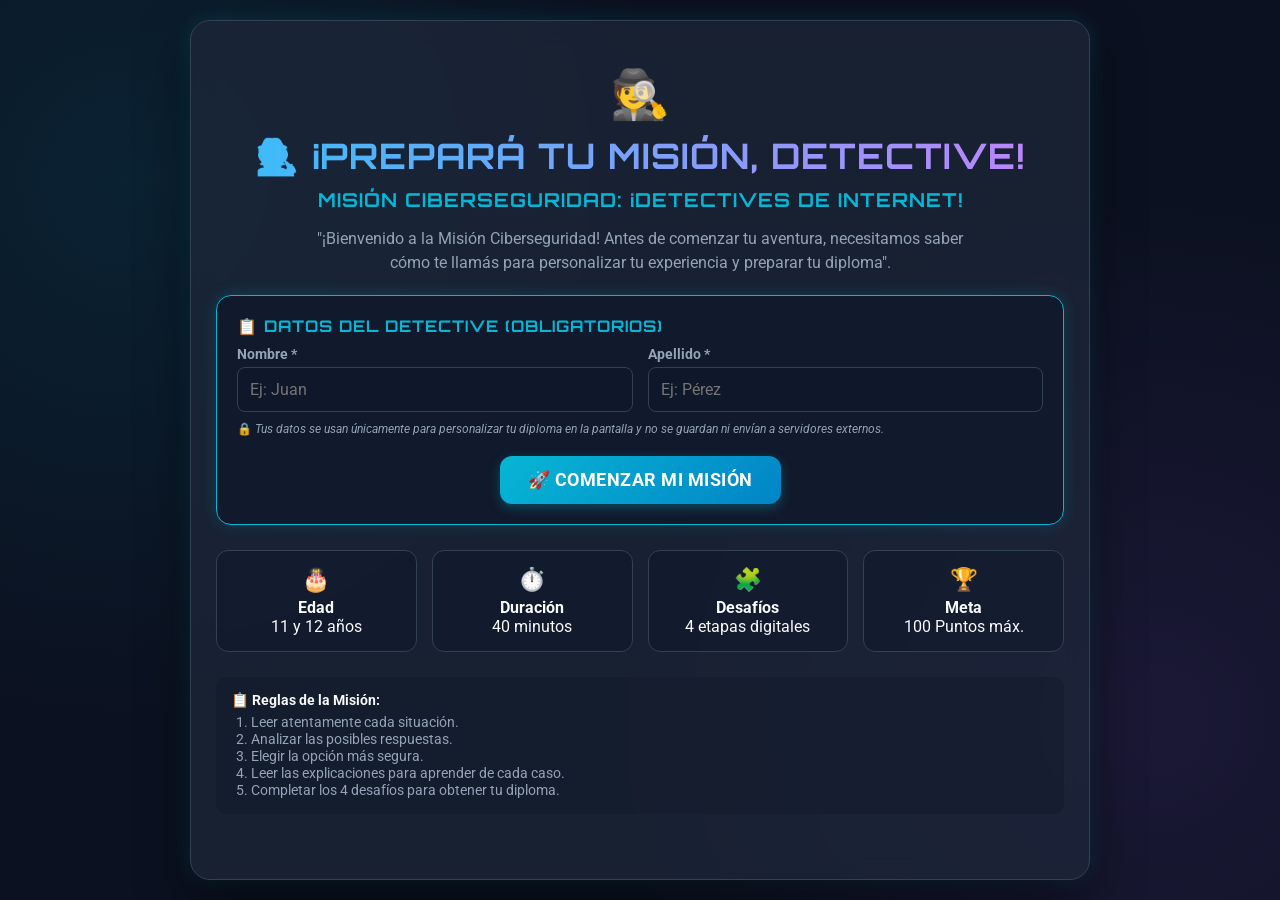
==== index.html @ aeb3efec "Add files via upload" ====
<!DOCTYPE html>
<html lang="es">
<head>
    <meta charset="UTF-8">
    <meta name="viewport" content="width=device-width, initial-scale=1.0">
    <title>MISIÓN CIBERSEGURIDAD: ¡Detectives de Internet!</title>
    <link href="https://fonts.googleapis.com/css2?family=Orbitron:wght@600;800;900&family=Roboto:wght@400;500;700&display=swap" rel="stylesheet">
        <link rel="stylesheet" href="style.css">

</head>
<body>

<div class="container">
    <!-- TOP HUD (HEADER) -->
    <header id="hud" class="hud-header hidden">
        <div>
            <div id="hud-agent" class="hud-card brand-font text-cyan">🕵️ AGENTE: <span id="agent-name">---</span></div>
        </div>
        <div style="display: flex; gap: 10px;">
            <div class="hud-card">🎯 PUNTOS: <span id="hud-score" class="brand-font text-green">0</span> / 100</div>
            <div class="hud-card">⏳ TIEMPO: <span id="hud-timer">40:00</span></div>
        </div>
        <div style="width: 100%;">
            <div class="progress-bar-container">
                <div id="hud-progress" class="progress-bar"></div>
            </div>
        </div>
    </header>

    <!-- SCREEN 0: WELCOME -->
    <section id="screen-welcome" class="welcome-hero">
        <div style="font-size: 3rem; margin-bottom: 10px;">🕵️</div>
        <h1>🕵️ ¡PREPARÁ TU MISIÓN, DETECTIVE!</h1>
        <h2 class="text-cyan" style="font-size: 1.2rem; margin-bottom: 15px;">MISIÓN CIBERSEGURIDAD: ¡DETECTIVES DE INTERNET!</h2>
        <p style="color: var(--text-muted); max-width: 650px; margin: 0 auto; line-height: 1.5;">
            "¡Bienvenido a la Misión Ciberseguridad! Antes de comenzar tu aventura, necesitamos saber cómo te llamás para personalizar tu experiencia y preparar tu diploma".
        </p>

        <!-- STUDENT IDENTIFICATION FORM -->
        <form id="student-id-form" onsubmit="handleStartMission(event)" class="id-form-box">
            <h3 class="text-cyan" style="font-size: 1rem; margin-bottom: 10px;">📋 DATOS DEL DETECTIVE (OBLIGATORIOS)</h3>
            <div class="form-row">
                <div class="form-group">
                    <label for="student-name">Nombre *</label>
                    <input type="text" id="student-name" placeholder="Ej: Juan" autocomplete="off">
                </div>
                <div class="form-group">
                    <label for="student-lastname">Apellido *</label>
                    <input type="text" id="student-lastname" placeholder="Ej: Pérez" autocomplete="off">
                </div>
            </div>
            <div id="id-error-msg" class="input-error-msg">⚠️ Por favor, ingresá un nombre y apellido válidos antes de continuar.</div>
            <p style="font-size: 0.75rem; color: var(--text-muted); margin-top: 10px;">
                🔒 <em>Tus datos se usan únicamente para personalizar tu diploma en la pantalla y no se guardan ni envían a servidores externos.</em>
            </p>

            <div style="text-align: center; margin-top: 20px;">
                <button type="submit" class="btn" style="font-size: 1.1rem; padding: 14px 28px;">🚀 COMENZAR MI MISIÓN</button>
            </div>
        </form>

        <div class="info-grid">
            <div class="info-card">
                <span>🎂</span>
                <strong>Edad</strong>
                <p>11 y 12 años</p>
            </div>
            <div class="info-card">
                <span>⏱️</span>
                <strong>Duración</strong>
                <p>40 minutos</p>
            </div>
            <div class="info-card">
                <span>🧩</span>
                <strong>Desafíos</strong>
                <p>4 etapas digitales</p>
            </div>
            <div class="info-card">
                <span>🏆</span>
                <strong>Meta</strong>
                <p>100 Puntos máx.</p>
            </div>
        </div>

        <div style="background: rgba(15, 23, 42, 0.4); padding: 15px; border-radius: 10px; margin-bottom: 20px; text-align: left; font-size: 0.9rem;">
            <strong>📋 Reglas de la Misión:</strong>
            <ol style="margin-left: 20px; margin-top: 5px; color: var(--text-muted);">
                <li>Leer atentamente cada situación.</li>
                <li>Analizar las posibles respuestas.</li>
                <li>Elegir la opción más segura.</li>
                <li>Leer las explicaciones para aprender de cada caso.</li>
                <li>Completar los 4 desafíos para obtener tu diploma.</li>
            </ol>
        </div>
    </section>

    <!-- SCREEN 1: CHALLENGE 1 (CONTRASEÑA SECRETA) -->
    <section id="screen-ch1" class="challenge-box hidden">
        <div id="welcome-banner" style="background: rgba(6, 182, 212, 0.15); border: 1px solid var(--primary-cyan); padding: 12px 15px; border-radius: 10px; margin-bottom: 20px; font-size: 0.95rem;">
            <!-- Custom welcome greeting injected here -->
        </div>

        <span class="badge-title">DESAFÍO 1 DE 4 • 7 MINUTOS</span>
        <h2 class="text-cyan">🔐 La Contraseña Secreta</h2>
        <p style="color: var(--text-muted); margin-bottom: 20px;">
            Los detectives digitales necesitan proteger sus cuentas. Investigá cuáles son las mejores prácticas para crear contraseñas seguras.
        </p>

        <!-- Q1 -->
        <div class="question-card">
            <h3>1. ¿Cuál de estas contraseñas es la más segura?</h3>
            <div class="options-grid" id="ch1-q1-opts">
                <button class="option-btn" onclick="answerCh1(1, 'A', this)">A) 12345678</button>
                <button class="option-btn" onclick="answerCh1(1, 'B', this)">B) martin2014</button>
                <button class="option-btn" onclick="answerCh1(1, 'C', this)">C) Rio!Nube47Tren</button>
            </div>
            <div id="ch1-q1-fb" class="feedback-box hidden"></div>
        </div>

        <!-- Q2 -->
        <div class="question-card">
            <h3>2. ¿Qué deberías hacer con tu contraseña?</h3>
            <div class="options-grid" id="ch1-q2-opts">
                <button class="option-btn" onclick="answerCh1(2, 'A', this)">A) Compartirla con mis mejores amigos.</button>
                <button class="option-btn" onclick="answerCh1(2, 'B', this)">B) Mantenerla en secreto y usar contraseñas diferentes en cuentas importantes.</button>
                <button class="option-btn" onclick="answerCh1(2, 'C', this)">C) Usar mi fecha de nacimiento para recordarla.</button>
            </div>
            <div id="ch1-q2-fb" class="feedback-box hidden"></div>
        </div>

        <!-- Q3 -->
        <div class="question-card">
            <h3>3. ¿Qué ayuda a proteger una cuenta además de la contraseña?</h3>
            <div class="options-grid" id="ch1-q3-opts">
                <button class="option-btn" onclick="answerCh1(3, 'A', this)">A) La verificación en dos pasos (2FA).</button>
                <button class="option-btn" onclick="answerCh1(3, 'B', this)">B) Publicar la contraseña en un grupo privado.</button>
                <button class="option-btn" onclick="answerCh1(3, 'C', this)">C) Usar siempre la misma contraseña.</button>
            </div>
            <div id="ch1-q3-fb" class="feedback-box hidden"></div>
        </div>

        <!-- Practical Activity: Password Generator -->
        <div class="generator-box">
            <h3 class="text-purple">🛠️ Laboratorio Práctico: Creador de Contraseñas Ficticias</h3>
            <p style="font-size: 0.85rem; color: var(--text-muted); margin-top: 5px;">
                Crea una contraseña segura combinando criterios. <em>¡Nunca uses datos reales ni reutilices estas claves ficticias!</em>
            </p>

            <div class="pass-display" id="generated-pass">--------</div>

            <div class="controls-grid">
                <label class="control-item"><input type="checkbox" id="chk-upper" checked onchange="updatePass()"> Mayúsculas (A-Z)</label>
                <label class="control-item"><input type="checkbox" id="chk-lower" checked onchange="updatePass()"> Minúsculas (a-z)</label>
                <label class="control-item"><input type="checkbox" id="chk-num" checked onchange="updatePass()"> Números (0-9)</label>
                <label class="control-item"><input type="checkbox" id="chk-sym" checked onchange="updatePass()"> Símbolos (!@#)</label>
            </div>

            <div style="display: flex; gap: 10px; align-items: center; flex-wrap: wrap;">
                <label style="font-size: 0.85rem;">Largo: <span id="len-val">12</span> caracteres</label>
                <input type="range" id="chk-len" min="6" max="20" value="12" style="flex:1;" oninput="document.getElementById('len-val').innerText=this.value; updatePass();">
                <button class="btn btn-secondary" onclick="updatePass()">⚡ Generar</button>
            </div>

            <div id="pass-eval-fb" class="feedback-box info" style="margin-top: 15px;">
                Configura la clave para incluir Mayúsculas, Minúsculas, Números, Símbolos y al menos 10 caracteres para obtener los 10 puntos de práctica.
            </div>
        </div>

        <div class="nav-footer">
            <button class="btn btn-secondary" onclick="confirmReset()">🏠 Inicio</button>
            <button class="btn" id="btn-next-ch1" onclick="nextChallenge(2)">Siguiente Desafío ➡️</button>
        </div>
    </section>

    <!-- SCREEN 2: CHALLENGE 2 (CAZADORES DE ESTAFAS) -->
    <section id="screen-ch2" class="challenge-box hidden">
        <span class="badge-title">DESAFÍO 2 DE 4 • 8 MINUTOS</span>
        <h2 class="text-cyan">🎣 Cazadores de Estafas</h2>
        <p style="color: var(--text-muted); margin-bottom: 20px;">
            Los ciberdelincuentes utilizan mensajes engañosos para robar información. Tu trabajo es descubrir cuáles son sospechosos y explicar por qué.
        </p>

        <!-- Case 1 -->
        <div class="question-card">
            <h3>Caso 1</h3>
            <div class="phish-card">
                📩 <strong>Mensaje recibido:</strong><br>
                "¡FELICIDADES! Ganaste un celular. Entrá en este enlace en los próximos 5 minutos y escribí tu contraseña para reclamarlo."
            </div>
            <p><strong>¿Cómo clasificás este mensaje?</strong></p>
            <div class="options-grid" style="flex-direction: row; flex-wrap: wrap; margin-bottom: 15px;">
                <button class="option-btn" style="flex:1" onclick="selectPhish(1, 'seguro', this)">✅ Seguro</button>
                <button class="option-btn" style="flex:1" onclick="selectPhish(1, 'sospechoso', this)">🚨 Sospechoso</button>
                <button class="option-btn" style="flex:1" onclick="selectPhish(1, 'verificar', this)">🔍 Necesita Verificación</button>
            </div>
            <label style="font-size: 0.85rem; color: var(--text-muted);">Explicá las señales de alerta o qué harías (opcional para puntos extra):</label>
            <input type="text" id="ch2-exp-1" placeholder="Ej: Pide contraseña, da poco tiempo, promete regalo...">
            <button class="btn btn-secondary" style="margin-top: 10px;" onclick="checkPhishCase(1)">Comprobar Caso 1</button>
            <div id="ch2-fb-1" class="feedback-box hidden"></div>
        </div>

        <!-- Case 2 -->
        <div class="question-card">
            <h3>Caso 2</h3>
            <div class="phish-card">
                📩 <strong>Mensaje recibido:</strong><br>
                "La escuela te informa que mañana no habrá clases. Revisá el aviso en la plataforma oficial que usás habitualmente."
            </div>
            <p><strong>¿Cómo clasificás este mensaje?</strong></p>
            <div class="options-grid" style="flex-direction: row; flex-wrap: wrap; margin-bottom: 15px;">
                <button class="option-btn" style="flex:1" onclick="selectPhish(2, 'seguro', this)">✅ Seguro</button>
                <button class="option-btn" style="flex:1" onclick="selectPhish(2, 'sospechoso', this)">🚨 Sospechoso</button>
                <button class="option-btn" style="flex:1" onclick="selectPhish(2, 'verificar', this)">🔍 Necesita Verificación</button>
            </div>
            <label style="font-size: 0.85rem; color: var(--text-muted);">Explicá cómo actuarías de forma segura:</label>
            <input type="text" id="ch2-exp-2" placeholder="Ej: Entrar directo a la plataforma o preguntar a un docente...">
            <button class="btn btn-secondary" style="margin-top: 10px;" onclick="checkPhishCase(2)">Comprobar Caso 2</button>
            <div id="ch2-fb-2" class="feedback-box hidden"></div>
        </div>

        <!-- Case 3 -->
        <div class="question-card">
            <h3>Caso 3</h3>
            <div class="phish-card">
                📩 <strong>Mensaje recibido:</strong><br>
                "Un jugador que acabás de conocer te ofrece monedas gratis si le mandás el código que llegó a tu celular."
            </div>
            <p><strong>¿Cómo clasificás este mensaje?</strong></p>
            <div class="options-grid" style="flex-direction: row; flex-wrap: wrap; margin-bottom: 15px;">
                <button class="option-btn" style="flex:1" onclick="selectPhish(3, 'seguro', this)">✅ Seguro</button>
                <button class="option-btn" style="flex:1" onclick="selectPhish(3, 'sospechoso', this)">🚨 Sospechoso</button>
                <button class="option-btn" style="flex:1" onclick="selectPhish(3, 'verificar', this)">🔍 Necesita Verificación</button>
            </div>
            <label style="font-size: 0.85rem; color: var(--text-muted);">Explicá la señal de alerta:</label>
            <input type="text" id="ch2-exp-3" placeholder="Ej: Pide un código privado a cambio de monedas gratis...">
            <button class="btn btn-secondary" style="margin-top: 10px;" onclick="checkPhishCase(3)">Comprobar Caso 3</button>
            <div id="ch2-fb-3" class="feedback-box hidden"></div>
        </div>

        <div class="nav-footer">
            <button class="btn btn-secondary" onclick="confirmReset()">🏠 Inicio</button>
            <button class="btn" id="btn-next-ch2" onclick="nextChallenge(3)">Siguiente Desafío ➡️</button>
        </div>
    </section>

    <!-- SCREEN 3: CHALLENGE 3 (PROTEGER LA IDENTIDAD DIGITAL) -->
    <section id="screen-ch3" class="challenge-box hidden">
        <span class="badge-title">DESAFÍO 3 DE 4 • 8 MINUTOS</span>
        <h2 class="text-cyan">🆔 Proteger la Identidad Digital</h2>
        <p style="color: var(--text-muted); margin-bottom: 15px;">
            Cada vez que compartimos información en Internet dejamos pistas sobre nuestra identidad. Clasificá qué datos podés compartir con cuidado y cuáles debés proteger estrictamente.
        </p>

        <p style="font-size: 0.85rem; color: var(--primary-cyan); margin-bottom: 10px;">
            💡 <em>Instrucciones: Haz clic en una tarjeta para seleccionarla y luego haz clic en la caja correspondiente para clasificarla.</em>
        </p>

        <!-- Cards pool -->
        <div class="drag-items" id="items-pool">
            <div class="drag-item" id="item-1" onclick="selectItem('item-1', 'contrasena')">🔑 Mi contraseña</div>
            <div class="drag-item" id="item-2" onclick="selectItem('item-2', 'direccion')">🏠 Mi dirección de casa</div>
            <div class="drag-item" id="item-3" onclick="selectItem('item-3', 'juego')">🎮 Mi videojuego favorito</div>
            <div class="drag-item" id="item-4" onclick="selectItem('item-4', 'codigo')">📲 Código de verificación en celular</div>
            <div class="drag-item" id="item-5" onclick="selectItem('item-5', 'escuela')">🏫 Foto con uniforme de mi escuela</div>
            <div class="drag-item" id="item-6" onclick="selectItem('item-6', 'dibujo')">🎨 Un dibujo propio sin datos</div>
        </div>

        <div class="dnd-container">
            <div class="drop-zone share" onclick="placeSelectedItem('share')">
                <h4 class="text-green">🟢 PUEDO COMPARTIRLO CON CUIDADO</h4>
                <div id="zone-share" style="display:flex; flex-direction:column; gap:8px;"></div>
            </div>

            <div class="drop-zone protect" onclick="placeSelectedItem('protect')">
                <h4 style="color: var(--accent-red);">🔴 DEBO PROTEGERLO</h4>
                <div id="zone-protect" style="display:flex; flex-direction:column; gap:8px;"></div>
            </div>
        </div>

        <button class="btn btn-secondary" style="margin-top: 15px;" onclick="evaluateCh3()">Comprobar Clasificación</button>
        <div id="ch3-fb" class="feedback-box hidden"></div>

        <div class="question-card" style="margin-top: 20px;">
            <h3>Pregunta Final de Reflexión:</h3>
            <p style="font-size: 0.9rem; margin-bottom: 8px;">¿Por qué debemos proteger nuestros datos personales en Internet?</p>
            <input type="text" id="ch3-reflection" placeholder="Ej: Para cuidar nuestra privacidad, evitar engaños y estar seguros...">
            <button class="btn btn-secondary" style="margin-top: 10px;" onclick="checkCh3Reflection()">Guardar Reflexión (+1 pt)</button>
            <div id="ch3-ref-fb" class="feedback-box hidden"></div>
        </div>

        <div class="nav-footer">
            <button class="btn btn-secondary" onclick="confirmReset()">🏠 Inicio</button>
            <button class="btn" id="btn-next-ch3" onclick="nextChallenge(4)">Siguiente Desafío ➡️</button>
        </div>
    </section>

    <!-- SCREEN 4: CHALLENGE 4 (ALERTA EN EL CHAT) -->
    <section id="screen-ch4" class="challenge-box hidden">
        <span class="badge-title">DESAFÍO 4 DE 4 • 7 MINUTOS</span>
        <h2 class="text-cyan">💬 ¡Alerta en el Chat!</h2>
        <p style="color: var(--text-muted); margin-bottom: 20px;">
            Situación ficticia: Analizá la conversación simulada y toma la decisión más segura.
        </p>

        <!-- Simulated Chat -->
        <div class="chat-sim">
            <div class="chat-msg">
                <div class="chat-sender">👤 Desconocido_Gamer15</div>
                "Hola, soy un jugador de 15 años. Mandame una foto tuya y decime a qué escuela vas. No le cuentes a nadie porque es nuestro secreto."
            </div>
        </div>

        <div class="question-card">
            <h3>¿Qué harías ante esta situación?</h3>
            <div class="options-grid" id="ch4-q1-opts">
                <button class="option-btn" onclick="answerCh4Main('A', this)">A) Mandar una foto, pero no decir la dirección.</button>
                <button class="option-btn" onclick="answerCh4Main('B', this)">B) Bloquear al usuario, denunciar el mensaje y contárselo a un adulto de confianza.</button>
                <button class="option-btn" onclick="answerCh4Main('C', this)">C) Seguir hablando para averiguar quién es.</button>
                <button class="option-btn" onclick="answerCh4Main('D', this)">D) Darle información falsa y continuar la conversación.</button>
            </div>
            <div id="ch4-q1-fb" class="feedback-box hidden"></div>
        </div>

        <!-- Complementary Practice -->
        <div class="question-card">
            <h3>Situación de Refuerzo:</h3>
            <p style="font-size: 0.9rem; margin-bottom: 10px;">
                "Una persona desconocida en un videojuego te dice que conoce tu escuela y te pide que te encuentres con ella en una plaza."
            </p>

            <div class="options-grid" id="ch4-q2-opts">
                <button class="option-btn" onclick="answerCh4Extra('A', this)">A) Ir al encuentro para descubrir quién es.</button>
                <button class="option-btn" onclick="answerCh4Extra('B', this)">B) Compartir más información para comprobar si dice la verdad.</button>
                <button class="option-btn" onclick="answerCh4Extra('C', this)">C) No acudir, cortar el contacto y contárselo a un adulto de confianza.</button>
                <button class="option-btn" onclick="answerCh4Extra('D', this)">D) Pedirle que guarde el secreto.</button>
            </div>
            <div id="ch4-q2-fb" class="feedback-box hidden"></div>
        </div>

        <div class="nav-footer">
            <button class="btn btn-secondary" onclick="confirmReset()">🏠 Inicio</button>
            <button class="btn" id="btn-next-ch4" onclick="nextChallenge('rules')">Código Final ➡️</button>
        </div>
    </section>

    <!-- SCREEN 5: FINAL CODE & RULES -->
    <section id="screen-rules" class="challenge-box hidden">
        <span class="badge-title">ETAPA FINAL</span>
        <h2 class="text-purple">📜 CÓDIGO FINAL DE LOS DETECTIVES</h2>
        <p style="color: var(--text-muted); margin-bottom: 15px;">
            Para completar oficialmente la misión, debes revisar y confirmar las cuatro reglas fundamentales de ciberseguridad:
        </p>

        <div class="rules-list">
            <label class="rule-item">
                <input type="checkbox" id="rule-1" onchange="checkRulesState()">
                <span>1. Crear contraseñas largas y únicas.</span>
            </label>
            <label class="rule-item">
                <input type="checkbox" id="rule-2" onchange="checkRulesState()">
                <span>2. Desconfiar de enlaces, premios y mensajes sospechosos.</span>
            </label>
            <label class="rule-item">
                <input type="checkbox" id="rule-3" onchange="checkRulesState()">
                <span>3. No compartir datos personales ni códigos de verificación.</span>
            </label>
            <label class="rule-item">
                <input type="checkbox" id="rule-4" onchange="checkRulesState()">
                <span>4. Bloquear, denunciar y pedir ayuda ante situaciones peligrosas.</span>
            </label>
        </div>

        <div class="question-card">
            <h3>Explicación personal:</h3>
            <p style="font-size: 0.88rem; color: var(--text-muted); margin-bottom: 8px;">Explicá con tus propias palabras al menos una de las cuatro reglas:</p>
            <input type="text" id="rule-explanation" placeholder="Escribe aquí tu explicación breve...">
        </div>

        <div class="nav-footer">
            <button class="btn btn-secondary" onclick="confirmReset()">🏠 Inicio</button>
            <button class="btn btn-success" id="btn-finish-mission" onclick="finishMission()" disabled>🏆 COMPLETAR MISIÓN</button>
        </div>
    </section>

    <!-- SCREEN 6: RESULTS & CERTIFICATE -->
    <section id="screen-results" class="challenge-box hidden">
        <div class="text-center" style="margin-bottom: 25px;">
            <h1 class="text-cyan">🎉 ¡MISIÓN COMPLETADA!</h1>
            <p style="color: var(--text-muted);">Has demostrado tus habilidades de investigación y protección digital.</p>
        </div>

        <!-- Summary -->
        <div class="question-card">
            <h3>📊 Resumen de Desempeño:</h3>
            <div style="display: grid; grid-template-columns: repeat(auto-fit, minmax(180px, 1fr)); gap: 10px; margin: 15px 0;">
                <div class="info-card">Desafío 1: <strong id="res-ch1" class="text-cyan">0/25</strong></div>
                <div class="info-card">Desafío 2: <strong id="res-ch2" class="text-cyan">0/25</strong></div>
                <div class="info-card">Desafío 3: <strong id="res-ch3" class="text-cyan">0/25</strong></div>
                <div class="info-card">Desafío 4: <strong id="res-ch4" class="text-cyan">0/25</strong></div>
            </div>
            <div style="text-align: center; margin-top: 15px;">
                <h2 style="font-size: 1.5rem;">PUNTAJE TOTAL: <span id="res-total" class="text-green">0</span> / 100</h2>
                <p id="res-rank" class="brand-font text-purple" style="font-size: 1.2rem; margin-top: 5px;">-</p>
                <p id="res-msg" style="font-size: 0.9rem; color: var(--text-muted); margin-top: 8px;"></p>
            </div>
        </div>

        <!-- CERTIFICATE FOR PRINTING -->
        <div id="screen-certificate">
            <div class="cert-card">
                <div class="cert-badge">🛡️</div>
                <h2>MISIÓN CIBERSEGURIDAD</h2>
                <h3>¡DETECTIVES DE INTERNET!</h3>
                <p style="font-size: 1.1rem; text-transform: uppercase; letter-spacing: 1px;">Diploma de Reconocimiento</p>
                <p style="margin-top: 15px;">Se reconoce a:</p>
                <div class="cert-name" id="cert-agent-name">Nombre y Apellido</div>
                <p style="max-width: 600px; margin: 15px auto 0 auto; line-height: 1.4; font-size: 0.95rem;">
                    por completar la misión y demostrar conocimientos para navegar de forma más segura, proteger su identidad digital y reconocer posibles riesgos en Internet.
                </p>

                <div class="cert-details">
                    <div>Puntaje: <strong id="cert-score">0/100</strong></div>
                    <div>Categoría: <strong id="cert-rank">Experto</strong></div>
                    <div>Fecha: <strong id="cert-date">--/--/----</strong></div>
                </div>

                <div style="margin-top: 40px; border-top: 1px solid #ccc; padding-top: 10px; display: flex; justify-content: space-around;">
                    <div>______________________<br><small>Firma del Docente / Guía</small></div>
                    <div>______________________<br><small>Sello de Ciberseguridad</small></div>
                </div>
            </div>
        </div>

        <div class="nav-footer no-print">
            <button class="btn btn-secondary" onclick="confirmReset()">🔄 Volver a Jugar</button>
            <button class="btn btn-success" onclick="window.print()">🖨️ Imprimir Diploma / Guardar PDF</button>
        </div>
    </section>

</div>

    <script src="script.js"></script>
</body>
</html>
---- style.css ----
:root {
            --bg-dark: #0b1120;
            --card-bg: #1e293b;
            --card-border: #334155;
            --primary-cyan: #06b6d4;
            --primary-purple: #a855f7;
            --accent-green: #10b981;
            --accent-red: #ef4444;
            --accent-yellow: #f59e0b;
            --text-light: #f8fafc;
            --text-muted: #94a3b8;
        }

        * {
            box-sizing: border-box;
            margin: 0;
            padding: 0;
            font-family: 'Roboto', sans-serif;
        }

        body {
            background-color: var(--bg-dark);
            color: var(--text-light);
            min-height: 100vh;
            display: flex;
            flex-direction: column;
            align-items: center;
            justify-content: center;
            padding: 15px;
            background-image: 
                radial-gradient(circle at 10% 20%, rgba(6, 182, 212, 0.1) 0%, transparent 40%),
                radial-gradient(circle at 90% 80%, rgba(168, 85, 247, 0.1) 0%, transparent 40%);
        }

        h1, h2, h3, .brand-font {
            font-family: 'Orbitron', sans-serif;
            letter-spacing: 1px;
        }

        .container {
            width: 100%;
            max-width: 900px;
            background: rgba(30, 41, 59, 0.7);
            backdrop-filter: blur(12px);
            border: 1px solid var(--card-border);
            border-radius: 20px;
            padding: 25px;
            box-shadow: 0 20px 50px rgba(0,0,0,0.5), 0 0 20px rgba(6, 182, 212, 0.2);
            position: relative;
            overflow: hidden;
        }

        /* Utility Classes */
        .hidden { display: none !important; }
        .text-center { text-align: center; }
        .text-cyan { color: var(--primary-cyan); }
        .text-purple { color: var(--primary-purple); }
        .text-green { color: var(--accent-green); }

        /* Buttons */
        .btn {
            background: linear-gradient(135deg, var(--primary-cyan), #0284c7);
            color: white;
            border: none;
            padding: 12px 24px;
            font-size: 1rem;
            font-weight: bold;
            border-radius: 12px;
            cursor: pointer;
            transition: all 0.2s ease;
            display: inline-flex;
            align-items: center;
            justify-content: center;
            gap: 8px;
            box-shadow: 0 4px 12px rgba(6, 182, 212, 0.3);
            text-transform: uppercase;
            letter-spacing: 0.5px;
        }

        .btn:hover {
            transform: translateY(-2px);
            box-shadow: 0 6px 18px rgba(6, 182, 212, 0.5);
        }

        .btn:active {
            transform: translateY(0);
        }

        .btn-secondary {
            background: #334155;
            box-shadow: none;
        }
        .btn-secondary:hover { background: #475569; box-shadow: none; }

        .btn-success {
            background: linear-gradient(135deg, var(--accent-green), #059669);
            box-shadow: 0 4px 12px rgba(16, 185, 129, 0.3);
        }

        /* Top HUD Header */
        .hud-header {
            display: flex;
            justify-content: space-between;
            align-items: center;
            padding-bottom: 15px;
            margin-bottom: 20px;
            border-bottom: 1px solid var(--card-border);
            flex-wrap: wrap;
            gap: 10px;
        }

        .hud-card {
            background: rgba(15, 23, 42, 0.6);
            padding: 8px 16px;
            border-radius: 10px;
            border: 1px solid rgba(255,255,255,0.05);
            font-size: 0.9rem;
        }

        .progress-bar-container {
            width: 100%;
            height: 10px;
            background: #0f172a;
            border-radius: 5px;
            overflow: hidden;
            margin-top: 10px;
        }

        .progress-bar {
            height: 100%;
            width: 0%;
            background: linear-gradient(90deg, var(--primary-cyan), var(--primary-purple));
            transition: width 0.4s ease;
        }

        /* Welcome Screen */
        .welcome-hero {
            text-align: center;
            padding: 20px 0;
        }

        .welcome-hero h1 {
            font-size: 2.2rem;
            margin-bottom: 10px;
            background: linear-gradient(90deg, #38bdf8, #c084fc);
            -webkit-background-clip: text;
            -webkit-text-fill-color: transparent;
        }

        .info-grid {
            display: grid;
            grid-template-columns: repeat(auto-fit, minmax(180px, 1fr));
            gap: 15px;
            margin: 25px 0;
        }

        .info-card {
            background: rgba(15, 23, 42, 0.5);
            border: 1px solid var(--card-border);
            padding: 15px;
            border-radius: 12px;
            text-align: center;
        }

        .info-card span {
            display: block;
            font-size: 1.4rem;
            margin-bottom: 5px;
        }

        /* Form Controls & Validation */
        .id-form-box {
            background: rgba(15, 23, 42, 0.7);
            padding: 20px;
            border-radius: 15px;
            border: 1px solid var(--primary-cyan);
            box-shadow: 0 0 15px rgba(6, 182, 212, 0.2);
            margin: 20px 0;
            text-align: left;
        }

        .form-row {
            display: flex;
            gap: 15px;
            margin-top: 10px;
        }

        @media (max-width: 600px) {
            .form-row { flex-direction: column; gap: 10px; }
        }

        .form-group {
            flex: 1;
        }

        .form-group label {
            display: block;
            font-size: 0.85rem;
            color: var(--text-muted);
            margin-bottom: 5px;
            font-weight: bold;
        }

        .input-error-msg {
            color: var(--accent-red);
            font-size: 0.85rem;
            margin-top: 10px;
            font-weight: bold;
            display: none;
        }

        input[type="text"] {
            width: 100%;
            padding: 12px;
            border-radius: 8px;
            border: 1px solid var(--card-border);
            background: #0f172a;
            color: white;
            font-size: 1rem;
            box-sizing: border-box;
        }

        input[type="text"]:focus {
            outline: none;
            border-color: var(--primary-cyan);
            box-shadow: 0 0 8px rgba(6, 182, 212, 0.4);
        }

        /* Challenge Cards & Elements */
        .challenge-box {
            animation: fadeIn 0.4s ease-in-out;
        }

        .badge-title {
            display: inline-block;
            padding: 4px 12px;
            background: rgba(6, 182, 212, 0.2);
            color: var(--primary-cyan);
            border-radius: 20px;
            font-size: 0.85rem;
            margin-bottom: 10px;
            font-weight: bold;
        }

        .question-card {
            background: rgba(15, 23, 42, 0.6);
            border: 1px solid var(--card-border);
            border-radius: 12px;
            padding: 20px;
            margin-bottom: 20px;
        }

        .options-grid {
            display: flex;
            flex-direction: column;
            gap: 10px;
            margin-top: 15px;
        }

        .option-btn {
            background: #1e293b;
            border: 1px solid var(--card-border);
            padding: 14px 18px;
            border-radius: 10px;
            color: white;
            text-align: left;
            cursor: pointer;
            transition: all 0.2s;
            font-size: 0.95rem;
            display: flex;
            align-items: center;
            gap: 10px;
        }

        .option-btn:hover {
            border-color: var(--primary-cyan);
            background: rgba(6, 182, 212, 0.05);
        }

        .option-btn.selected {
            border-color: var(--primary-cyan);
            background: rgba(6, 182, 212, 0.2);
        }

        .option-btn.correct {
            border-color: var(--accent-green);
            background: rgba(16, 185, 129, 0.2);
        }

        .option-btn.wrong {
            border-color: var(--accent-red);
            background: rgba(239, 68, 68, 0.2);
        }

        .feedback-box {
            margin-top: 15px;
            padding: 12px 15px;
            border-radius: 8px;
            font-size: 0.9rem;
            line-height: 1.4;
        }

        .feedback-box.correct {
            background: rgba(16, 185, 129, 0.15);
            border: 1px solid var(--accent-green);
            color: #6ee7b7;
        }

        .feedback-box.wrong {
            background: rgba(239, 68, 68, 0.15);
            border: 1px solid var(--accent-red);
            color: #fca5a5;
        }

        .feedback-box.info {
            background: rgba(6, 182, 212, 0.15);
            border: 1px solid var(--primary-cyan);
            color: #a5f3fc;
        }

        /* Interactive Widgets */
        /* Generator */
        .generator-box {
            background: #0f172a;
            padding: 20px;
            border-radius: 12px;
            border: 1px solid var(--card-border);
            margin-top: 20px;
        }

        .pass-display {
            background: #1e293b;
            padding: 12px;
            font-family: monospace;
            font-size: 1.3rem;
            letter-spacing: 2px;
            text-align: center;
            border-radius: 8px;
            color: var(--primary-cyan);
            margin: 15px 0;
            word-break: break-all;
        }

        .controls-grid {
            display: grid;
            grid-template-columns: repeat(auto-fit, minmax(140px, 1fr));
            gap: 10px;
            margin-bottom: 15px;
        }

        .control-item {
            display: flex;
            align-items: center;
            gap: 8px;
            font-size: 0.9rem;
        }

        /* Phishing Cases */
        .phish-card {
            background: #0f172a;
            border-left: 4px solid var(--accent-yellow);
            padding: 15px;
            border-radius: 0 10px 10px 0;
            margin: 15px 0;
            font-size: 1rem;
            line-height: 1.5;
        }

        /* Drag & Drop Grid */
        .dnd-container {
            display: grid;
            grid-template-columns: 1fr 1fr;
            gap: 15px;
            margin-top: 15px;
        }

        @media (max-width: 600px) {
            .dnd-container { grid-template-columns: 1fr; }
        }

        .drop-zone {
            background: #0f172a;
            border: 2px dashed var(--card-border);
            border-radius: 12px;
            padding: 15px;
            min-height: 180px;
            display: flex;
            flex-direction: column;
            gap: 10px;
        }

        .drop-zone.protect { border-color: var(--accent-red); }
        .drop-zone.share { border-color: var(--accent-green); }

        .drop-zone h4 {
            text-align: center;
            font-size: 0.9rem;
            padding-bottom: 8px;
            border-bottom: 1px solid var(--card-border);
        }

        .drag-items {
            display: flex;
            flex-wrap: wrap;
            gap: 10px;
            margin-bottom: 20px;
        }

        .drag-item {
            background: #334155;
            padding: 10px 14px;
            border-radius: 8px;
            cursor: pointer;
            font-size: 0.88rem;
            user-select: none;
            transition: all 0.2s;
            display: flex;
            align-items: center;
            gap: 6px;
        }

        .drag-item:hover {
            background: #475569;
            transform: scale(1.02);
        }

        .drag-item.selected-item {
            border: 2px solid var(--primary-cyan);
            box-shadow: 0 0 10px rgba(6, 182, 212, 0.4);
        }

        /* Chat UI */
        .chat-sim {
            background: #0f172a;
            border-radius: 15px;
            border: 1px solid var(--card-border);
            padding: 15px;
            max-width: 500px;
            margin: 0 auto 20px auto;
        }

        .chat-msg {
            background: #1e293b;
            padding: 12px 16px;
            border-radius: 15px 15px 15px 0;
            max-width: 85%;
            margin-bottom: 12px;
            font-size: 0.95rem;
            line-height: 1.4;
            border: 1px solid #334155;
        }

        .chat-sender {
            font-size: 0.75rem;
            color: var(--primary-cyan);
            margin-bottom: 4px;
            font-weight: bold;
        }

        /* Final Certificate Section */
        .cert-card {
            background: #ffffff;
            color: #0f172a;
            padding: 40px;
            border-radius: 15px;
            border: 10px double #0284c7;
            text-align: center;
            margin: 20px 0;
            position: relative;
        }

        .cert-card h2 {
            color: #0369a1;
            font-size: 1.8rem;
            margin-bottom: 5px;
        }

        .cert-card h3 {
            color: #0f172a;
            font-size: 1.2rem;
            margin-bottom: 20px;
        }

        .cert-name {
            font-size: 1.8rem;
            font-weight: bold;
            color: #0284c7;
            border-bottom: 2px solid #0284c7;
            display: inline-block;
            padding: 0 20px 5px 20px;
            margin: 15px 0;
        }

        .cert-details {
            display: flex;
            justify-content: space-around;
            margin-top: 30px;
            font-size: 0.9rem;
        }

        .cert-badge {
            width: 80px;
            height: 80px;
            background: #0284c7;
            color: white;
            border-radius: 50%;
            display: flex;
            align-items: center;
            justify-content: center;
            font-size: 2rem;
            margin: 0 auto 15px auto;
            box-shadow: 0 4px 10px rgba(0,0,0,0.2);
        }

        /* Checkbox Rules */
        .rules-list {
            display: flex;
            flex-direction: column;
            gap: 12px;
            margin: 20px 0;
        }

        .rule-item {
            background: #0f172a;
            padding: 12px 15px;
            border-radius: 8px;
            display: flex;
            align-items: center;
            gap: 12px;
            cursor: pointer;
            border: 1px solid var(--card-border);
        }

        .rule-item input {
            width: 18px;
            height: 18px;
            accent-color: var(--primary-cyan);
        }

        /* Footer Nav */
        .nav-footer {
            display: flex;
            justify-content: space-between;
            margin-top: 25px;
            padding-top: 15px;
            border-top: 1px solid var(--card-border);
        }

        @keyframes fadeIn {
            from { opacity: 0; transform: translateY(10px); }
            to { opacity: 1; transform: translateY(0); }
        }

        /* Print Styles */
        @media print {
            body {
                background: white !important;
                color: black !important;
                padding: 0;
            }
            .container {
                box-shadow: none !important;
                border: none !important;
                background: white !important;
                max-width: 100% !important;
                padding: 0 !important;
            }
            .hud-header, .nav-footer, .no-print, .btn, .challenge-box:not(#screen-certificate) {
                display: none !important;
            }
            #screen-certificate {
                display: block !important;
            }
            .cert-card {
                border: 8px solid #0284c7 !important;
                box-shadow: none !important;
                margin: 0 !important;
                padding: 30px !important;
            }
        }
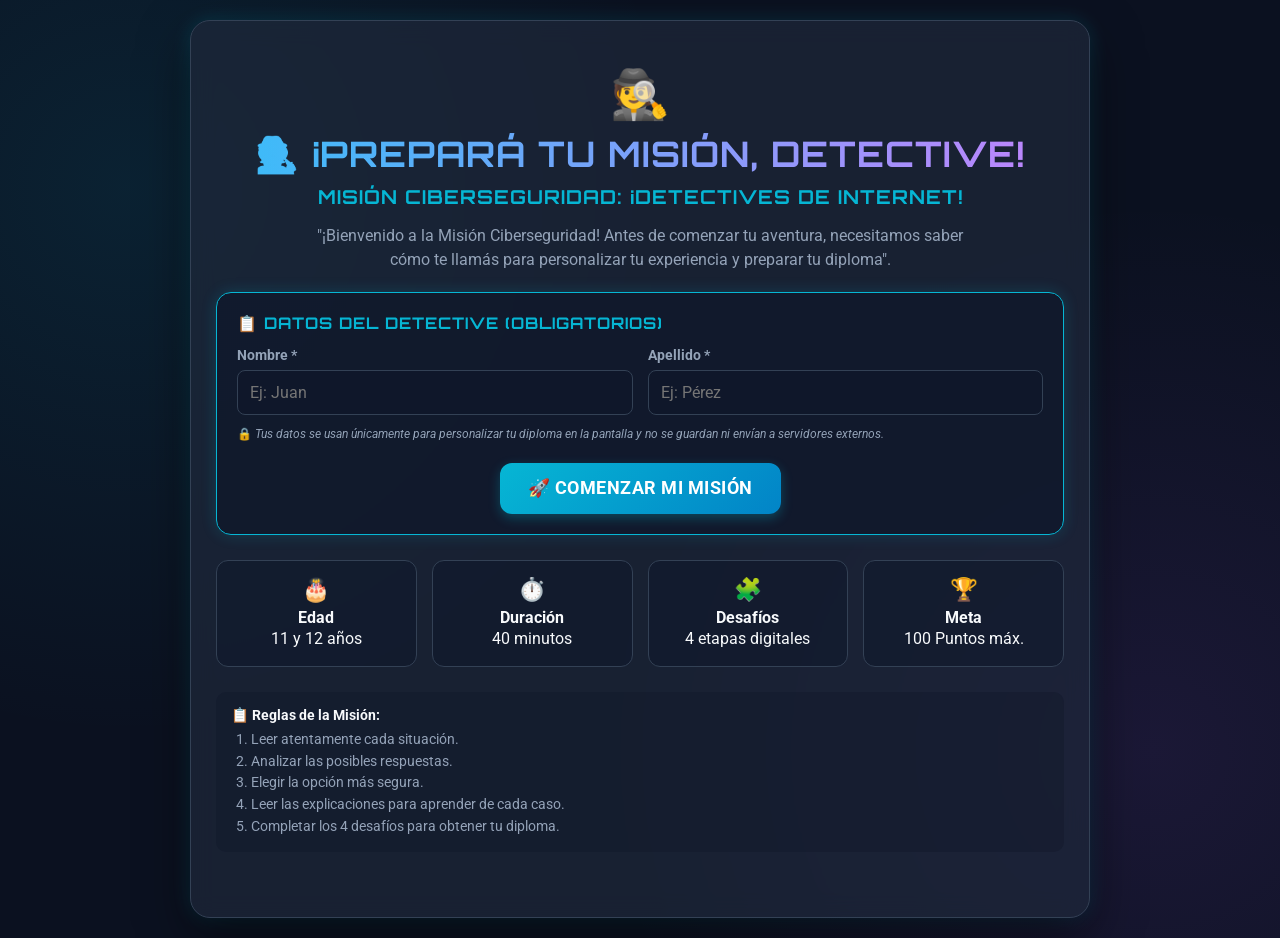
==== commit 59089266: "Add files via upload" ====
--- a/index.html
+++ b/index.html
@@ -18,7 +18,7 @@
         </div>
         <div style="display: flex; gap: 10px;">
             <div class="hud-card">🎯 PUNTOS: <span id="hud-score" class="brand-font text-green">0</span> / 100</div>
-            <div class="hud-card">⏳ TIEMPO: <span id="hud-timer">40:00</span></div>
+            <div class="hud-card">⏳ TIEMPO: <span id="hud-timer" role="timer" aria-live="off">40:00</span></div>
         </div>
         <div style="width: 100%;">
             <div class="progress-bar-container">
@@ -42,11 +42,11 @@
             <div class="form-row">
                 <div class="form-group">
                     <label for="student-name">Nombre *</label>
-                    <input type="text" id="student-name" placeholder="Ej: Juan" autocomplete="off">
+                    <input type="text" id="student-name" placeholder="Ej: Juan" autocomplete="given-name" maxlength="40" required>
                 </div>
                 <div class="form-group">
                     <label for="student-lastname">Apellido *</label>
-                    <input type="text" id="student-lastname" placeholder="Ej: Pérez" autocomplete="off">
+                    <input type="text" id="student-lastname" placeholder="Ej: Pérez" autocomplete="family-name" maxlength="50" required>
                 </div>
             </div>
             <div id="id-error-msg" class="input-error-msg">⚠️ Por favor, ingresá un nombre y apellido válidos antes de continuar.</div>
@@ -372,8 +372,8 @@
 
         <div class="question-card">
             <h3>Explicación personal:</h3>
-            <p style="font-size: 0.88rem; color: var(--text-muted); margin-bottom: 8px;">Explicá con tus propias palabras al menos una de las cuatro reglas:</p>
-            <input type="text" id="rule-explanation" placeholder="Escribe aquí tu explicación breve...">
+            <p id="rule-explanation-help" style="font-size: 0.88rem; color: var(--text-muted); margin-bottom: 8px;">Explicá con tus propias palabras al menos una de las cuatro reglas (mínimo 10 caracteres):</p>
+            <input type="text" id="rule-explanation" maxlength="240" placeholder="Escribí aquí tu explicación breve (mínimo 10 caracteres)..." aria-describedby="rule-explanation-help">
         </div>
 
         <div class="nav-footer">
--- a/style.css
+++ b/style.css
@@ -578,3 +578,392 @@
                 padding: 30px !important;
             }
         }
+
+/* =====================================================
+   AJUSTES RESPONSIVE: CELULARES Y TABLETAS
+   ===================================================== */
+html {
+    width: 100%;
+    min-width: 0;
+    overflow-x: hidden;
+    -webkit-text-size-adjust: 100%;
+    text-size-adjust: 100%;
+    scroll-behavior: smooth;
+}
+
+body {
+    width: 100%;
+    min-width: 0;
+    min-height: 100svh;
+    overflow-x: hidden;
+    padding: clamp(8px, 2.5vw, 20px);
+    justify-content: flex-start;
+}
+
+.container {
+    width: min(100%, 900px);
+    min-width: 0;
+    padding: clamp(14px, 3.5vw, 25px);
+    border-radius: clamp(12px, 3vw, 20px);
+}
+
+.container *,
+.container *::before,
+.container *::after {
+    min-width: 0;
+    overflow-wrap: anywhere;
+}
+
+button,
+input,
+select,
+textarea {
+    max-width: 100%;
+    font: inherit;
+}
+
+button {
+    touch-action: manipulation;
+    -webkit-tap-highlight-color: transparent;
+}
+
+.btn,
+.option-btn,
+.drag-item,
+.rule-item {
+    min-height: 44px;
+}
+
+.btn {
+    white-space: normal;
+    line-height: 1.3;
+}
+
+/* Evita que el encabezado de puntaje se desborde */
+.hud-header {
+    align-items: stretch;
+}
+
+.hud-header > div:nth-child(2) {
+    display: flex;
+    flex-wrap: wrap;
+    gap: 8px !important;
+}
+
+.hud-card {
+    overflow-wrap: anywhere;
+}
+
+/* Textos y títulos fluidos */
+.welcome-hero h1 {
+    font-size: clamp(1.55rem, 6vw, 2.2rem);
+    line-height: 1.2;
+}
+
+h2 {
+    font-size: clamp(1.25rem, 4.8vw, 1.7rem);
+    line-height: 1.25;
+}
+
+h3 {
+    line-height: 1.35;
+}
+
+p,
+li,
+label {
+    line-height: 1.5;
+}
+
+/* Certificado adaptable */
+.cert-card {
+    width: 100%;
+    max-width: 100%;
+    padding: clamp(14px, 4vw, 40px);
+    border-width: clamp(4px, 1.5vw, 10px);
+}
+
+.cert-card h2 {
+    font-size: clamp(1.25rem, 5vw, 1.8rem);
+}
+
+.cert-name {
+    max-width: 100%;
+    padding-inline: 8px;
+    font-size: clamp(1.15rem, 5vw, 1.8rem);
+}
+
+.cert-details {
+    flex-wrap: wrap;
+    gap: 14px;
+}
+
+/* Pantallas medianas */
+@media (max-width: 768px) {
+    .container {
+        max-width: 100%;
+    }
+
+    .info-grid {
+        grid-template-columns: repeat(2, minmax(0, 1fr));
+        gap: 10px;
+    }
+
+    .question-card,
+    .generator-box {
+        padding: 15px;
+    }
+
+    .nav-footer {
+        gap: 10px;
+    }
+
+    .nav-footer .btn {
+        flex: 1 1 0;
+    }
+}
+
+/* Celulares */
+@media (max-width: 600px) {
+    body {
+        padding: 8px;
+    }
+
+    .container {
+        padding: 14px 12px;
+        border-radius: 14px;
+    }
+
+    .welcome-hero {
+        padding-top: 8px;
+    }
+
+    .welcome-hero > div:first-child {
+        font-size: 2.4rem !important;
+    }
+
+    .welcome-hero h1 {
+        font-size: clamp(1.45rem, 7vw, 1.9rem);
+    }
+
+    .welcome-hero h2 {
+        font-size: 1rem !important;
+    }
+
+    .hud-header {
+        display: flex;
+        flex-direction: column;
+        gap: 8px;
+        margin-bottom: 15px;
+        padding-bottom: 12px;
+    }
+
+    .hud-header > div,
+    .hud-header > div:nth-child(2) {
+        width: 100%;
+    }
+
+    .hud-header > div:nth-child(2) {
+        display: grid;
+        grid-template-columns: repeat(2, minmax(0, 1fr));
+    }
+
+    .hud-card {
+        padding: 9px 10px;
+        font-size: 0.78rem;
+        text-align: center;
+    }
+
+    .badge-title {
+        display: block;
+        width: fit-content;
+        max-width: 100%;
+        font-size: 0.75rem;
+    }
+
+    .id-form-box,
+    .question-card,
+    .generator-box {
+        padding: 13px;
+        margin-top: 14px;
+        margin-bottom: 14px;
+    }
+
+    .form-row,
+    .dnd-container {
+        display: grid;
+        grid-template-columns: minmax(0, 1fr);
+        gap: 10px;
+    }
+
+    input[type="text"] {
+        min-height: 46px;
+        font-size: 16px; /* evita zoom automático en iPhone */
+    }
+
+    .info-grid {
+        grid-template-columns: repeat(2, minmax(0, 1fr));
+        gap: 8px;
+        margin: 16px 0;
+    }
+
+    .info-card {
+        padding: 11px 8px;
+        font-size: 0.88rem;
+    }
+
+    .info-card span {
+        font-size: 1.25rem;
+    }
+
+    .option-btn {
+        width: 100%;
+        padding: 13px 12px;
+        font-size: 0.9rem;
+        line-height: 1.4;
+        align-items: flex-start;
+    }
+
+    .controls-grid {
+        grid-template-columns: repeat(2, minmax(0, 1fr));
+        gap: 12px 8px;
+    }
+
+    .control-item {
+        align-items: flex-start;
+        font-size: 0.82rem;
+    }
+
+    .pass-display {
+        font-size: clamp(1rem, 5vw, 1.3rem);
+        letter-spacing: 1px;
+    }
+
+    .generator-box > div[style*="display: flex"] {
+        align-items: stretch !important;
+    }
+
+    .generator-box input[type="range"] {
+        width: 100%;
+        min-width: 0;
+    }
+
+    .generator-box .btn {
+        width: 100%;
+    }
+
+    .drag-items {
+        gap: 8px;
+    }
+
+    .drag-item {
+        flex: 1 1 135px;
+        justify-content: center;
+        text-align: center;
+        padding: 11px 9px;
+    }
+
+    .drop-zone {
+        min-height: 130px;
+        padding: 12px;
+    }
+
+    .chat-sim {
+        padding: 11px;
+    }
+
+    .chat-msg {
+        max-width: 95%;
+        padding: 10px 12px;
+        font-size: 0.9rem;
+    }
+
+    .nav-footer {
+        display: grid;
+        grid-template-columns: 1fr;
+        gap: 9px;
+    }
+
+    .nav-footer .btn,
+    .nav-footer button {
+        width: 100%;
+        min-height: 48px;
+    }
+
+    .cert-details {
+        flex-direction: column;
+        align-items: center;
+        margin-top: 18px;
+        gap: 10px;
+    }
+
+    .cert-card h3 {
+        font-size: 1rem;
+    }
+}
+
+/* Celulares angostos */
+@media (max-width: 360px) {
+    body {
+        padding: 5px;
+    }
+
+    .container {
+        padding: 11px 9px;
+    }
+
+    .info-grid,
+    .controls-grid {
+        grid-template-columns: 1fr;
+    }
+
+    .hud-card {
+        font-size: 0.72rem;
+        padding: 8px 6px;
+    }
+
+    .question-card,
+    .generator-box {
+        padding: 10px;
+    }
+}
+
+
+/* Estados accesibles y claros de los controles */
+.btn:disabled {
+    opacity: 0.48;
+    cursor: not-allowed;
+    transform: none;
+    box-shadow: none;
+    filter: grayscale(0.35);
+}
+
+.btn:focus-visible,
+.option-btn:focus-visible,
+.drag-item:focus-visible,
+input:focus-visible,
+.rule-item:focus-within {
+    outline: 3px solid var(--accent-yellow);
+    outline-offset: 3px;
+}
+
+@media (max-width: 600px) {
+    .options-grid[style*="flex-direction: row"] {
+        display: grid !important;
+        grid-template-columns: 1fr;
+    }
+
+    .nav-footer {
+        display: grid;
+        grid-template-columns: 1fr;
+    }
+
+    .nav-footer .btn {
+        width: 100%;
+    }
+
+    .pass-display {
+        overflow-wrap: anywhere;
+        word-break: break-word;
+    }
+}
